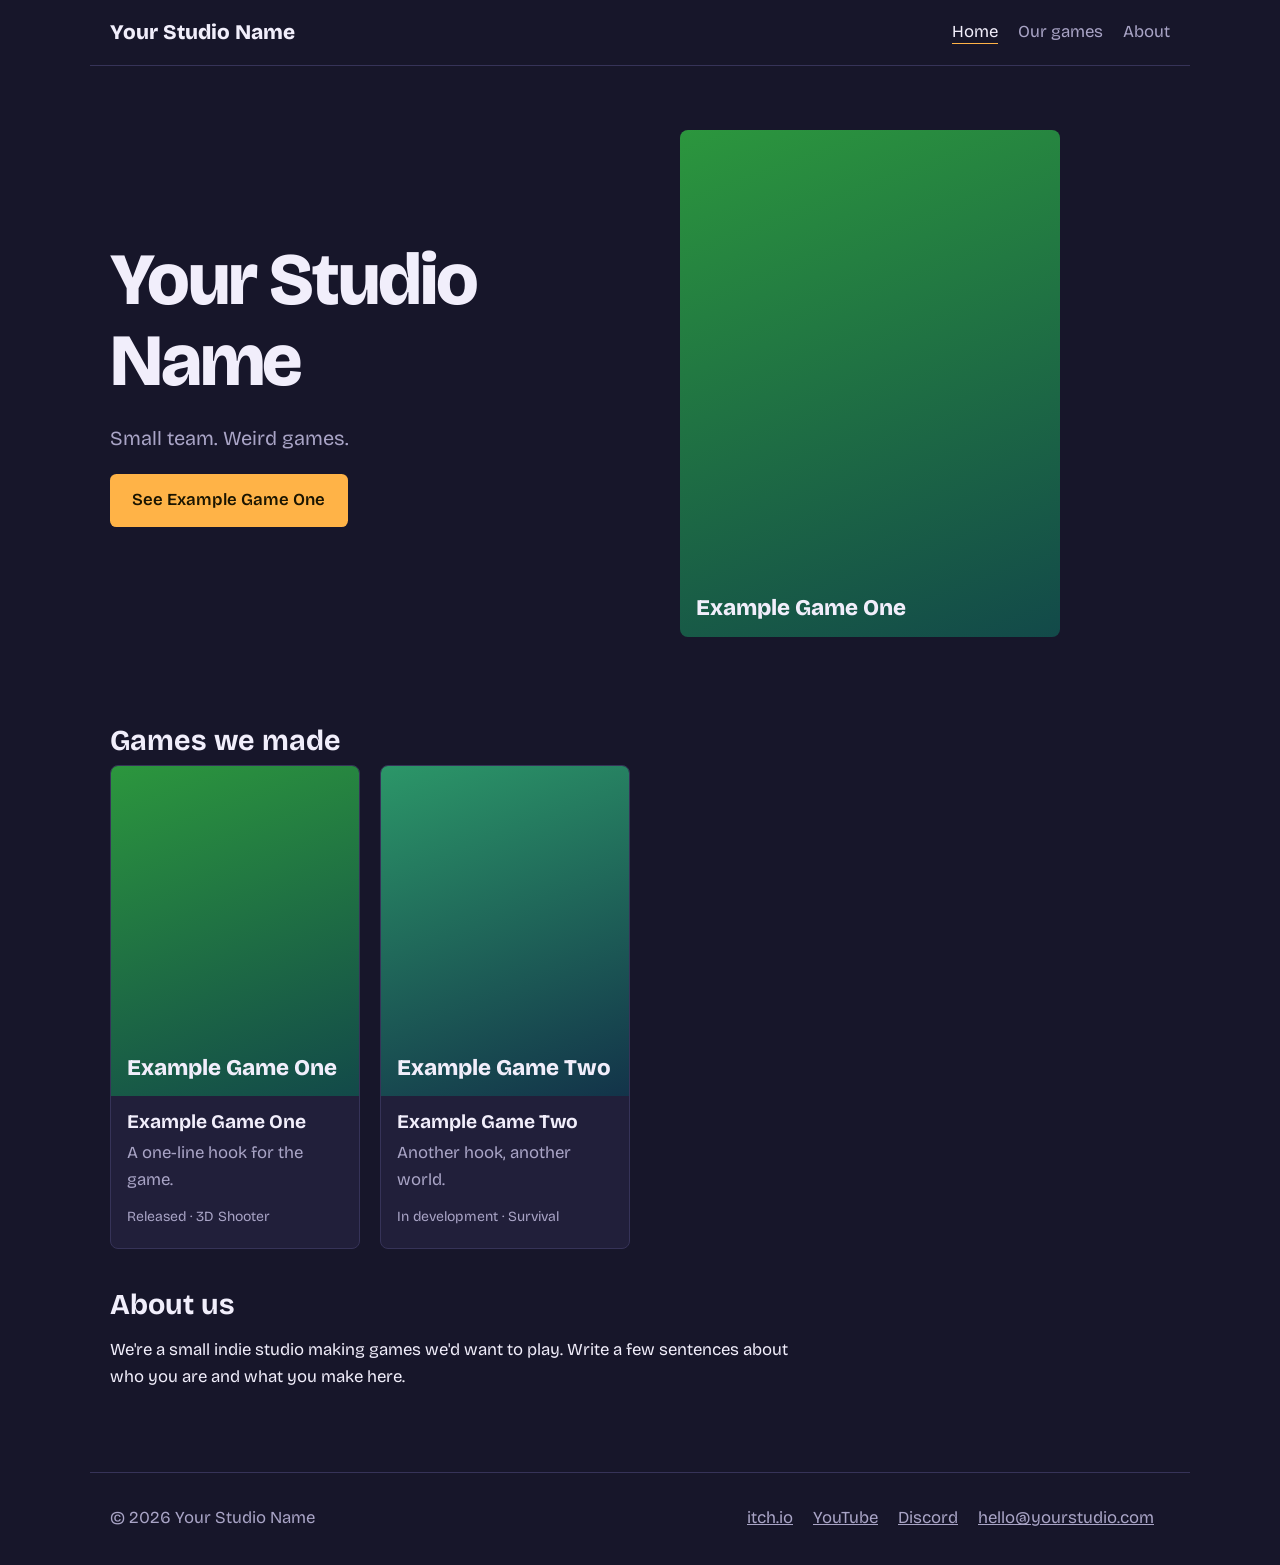
==== index.html @ 3c69266f "Add files via upload" ====
<!DOCTYPE html><html lang="en"><head><meta charset="utf-8">
<meta name="viewport" content="width=device-width,initial-scale=1">
<title>{studio}</title><link rel="stylesheet" href="style.css"></head>
<body data-page="home"><header id="header"></header>
<main>
  <section class="hero"><div><h1 id="studio-name"></h1><p id="studio-tagline"></p>
    <a class="btn" id="featured-link" href="games.html"></a></div><div id="featured"></div></section>
  <h2>Games we made</h2><div class="grid" id="grid"></div>
  <h2 id="about">About us</h2><p id="about-text" style="max-width:65ch"></p>
</main><footer id="footer"></footer>
<script src="games.js"></script><script src="site.js"></script></body></html>
---- style.css ----
@import url('https://fonts.googleapis.com/css2?family=Bricolage+Grotesque:opsz,wght@12..96,400;12..96,600;12..96,800&display=swap');
:root{--bg:#17162a;--panel:#211f3a;--ink:#f1eefb;--mute:#a9a4c6;--accent:#ffb347;--line:#363358;
  font-family:'Bricolage Grotesque',system-ui,sans-serif;color-scheme:dark}
*{box-sizing:border-box}
body{margin:0;background:var(--bg);color:var(--ink);line-height:1.6;font-size:1.05rem}
a{color:inherit}
a:focus-visible,.btn:focus-visible{outline:3px solid var(--accent);outline-offset:3px}
header,footer,main{max-width:1100px;margin:0 auto;padding:1rem 1.25rem}
header{display:flex;justify-content:space-between;align-items:center;flex-wrap:wrap;gap:.5rem;border-bottom:1px solid var(--line)}
.brand{font-weight:800;font-size:1.3rem;text-decoration:none}
nav a{margin-left:1.25rem;text-decoration:none;color:var(--mute)}
nav a:hover,nav a[aria-current]{color:var(--ink);text-decoration:underline;text-decoration-color:var(--accent);text-underline-offset:6px}
h1,h2,h3{line-height:1.1;margin:0 0 .5rem}
h1{font-size:clamp(2.4rem,7vw,4.6rem);font-weight:800;letter-spacing:-.03em}
h2{font-size:1.8rem;margin-top:2.5rem}
.hero{display:grid;grid-template-columns:1.1fr 1fr;gap:2rem;align-items:center;padding:3rem 0}
.hero p{color:var(--mute);font-size:1.25rem;max-width:34ch}
.btn{display:inline-block;background:var(--accent);color:#1b1500;font-weight:600;padding:.8rem 1.4rem;border-radius:.4rem;text-decoration:none}
.btn:hover{filter:brightness(1.1)}
.poster{position:relative;aspect-ratio:3/4;overflow:hidden;border-radius:.5rem;
  background:linear-gradient(160deg,hsl(var(--h) 55% 38%),hsl(calc(var(--h) + 50) 60% 18%));display:flex;align-items:flex-end}
.poster img{position:absolute;inset:0;width:100%;height:100%;object-fit:cover}
.poster-title{position:relative;padding:1rem;font-weight:800;font-size:1.4rem;line-height:1.1}
.poster img ~ .poster-title{display:none}
.poster.big{max-width:380px;width:100%}
.grid{display:grid;grid-template-columns:repeat(auto-fill,minmax(230px,1fr));gap:1.25rem}
.card{background:var(--panel);border-radius:.5rem;text-decoration:none;overflow:hidden;border:1px solid var(--line);transition:border-color .15s}
.card:hover{border-color:var(--accent)}
.card .poster{border-radius:0}
.card-body{padding:.9rem 1rem 1.1rem}
.card-body h3{font-size:1.2rem}.card-body p{margin:.2rem 0 .6rem;color:var(--mute)}
small{color:var(--mute)}
.game-head{display:grid;grid-template-columns:minmax(0,380px) 1fr;gap:2.5rem;padding:2rem 0;align-items:start}
.lead{font-size:1.3rem;color:var(--mute)}
dl{display:grid;grid-template-columns:auto 1fr;gap:.3rem 1.2rem;margin:1.5rem 0}
dt{color:var(--mute)}dd{margin:0}
.game-body{max-width:70ch}
.shots{display:grid;gap:1rem}.shots img{width:100%;border-radius:.5rem}
footer{border-top:1px solid var(--line);margin-top:3rem;color:var(--mute);display:flex;justify-content:space-between;flex-wrap:wrap;gap:.5rem}
footer a{margin-right:1rem}
@media(max-width:760px){.hero,.game-head{grid-template-columns:1fr}.poster.big{max-width:280px}}
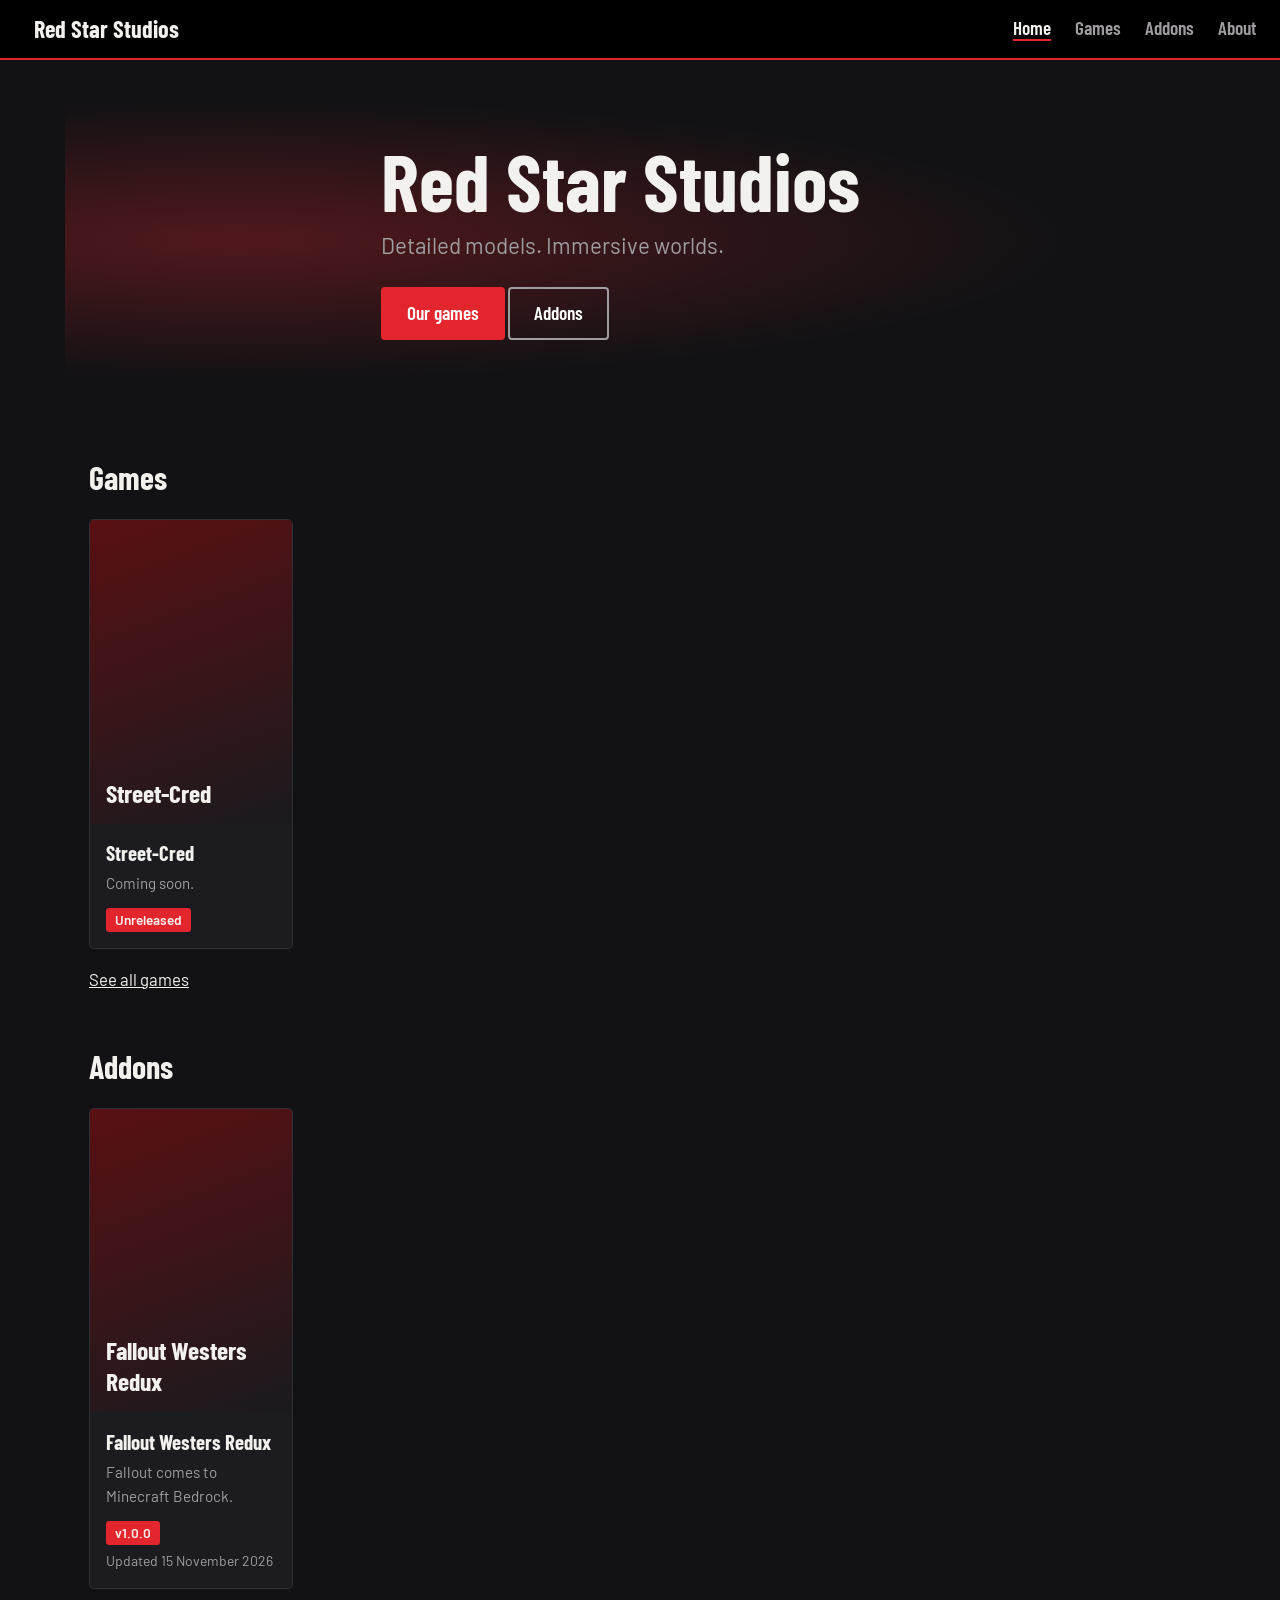
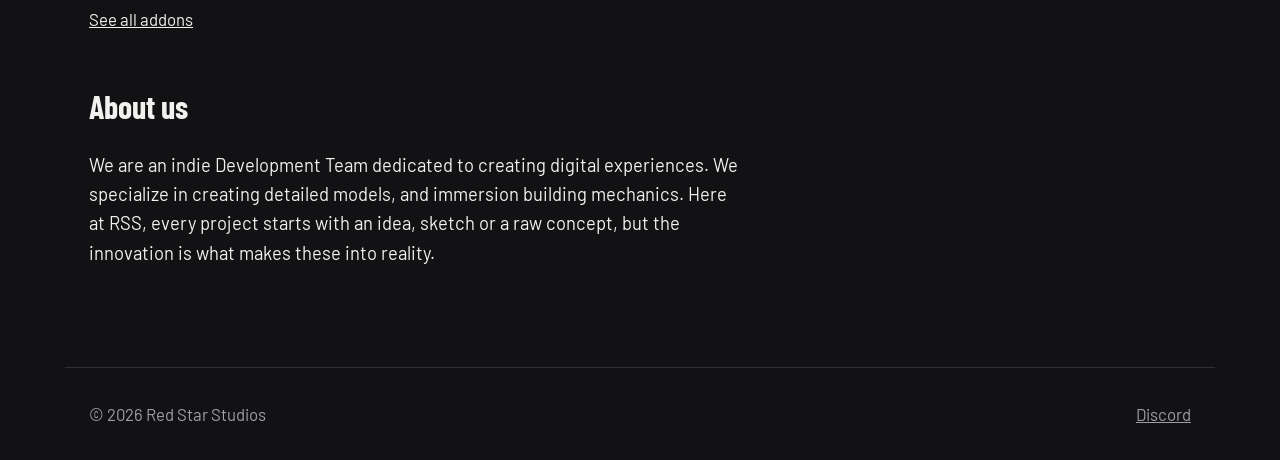
==== commit 8ad62d82: "Add files via upload" ====
--- a/index.html
+++ b/index.html
@@ -1,11 +1,7 @@
-<!DOCTYPE html><html lang="en"><head><meta charset="utf-8">
-<meta name="viewport" content="width=device-width,initial-scale=1">
-<title>{studio}</title><link rel="stylesheet" href="style.css"></head>
-<body data-page="home"><header id="header"></header>
-<main>
-  <section class="hero"><div><h1 id="studio-name"></h1><p id="studio-tagline"></p>
-    <a class="btn" id="featured-link" href="games.html"></a></div><div id="featured"></div></section>
-  <h2>Games we made</h2><div class="grid" id="grid"></div>
-  <h2 id="about">About us</h2><p id="about-text" style="max-width:65ch"></p>
-</main><footer id="footer"></footer>
-<script src="games.js"></script><script src="site.js"></script></body></html>
+<!DOCTYPE html><html lang="en"><head><meta charset="utf-8"><meta name="viewport" content="width=device-width,initial-scale=1">
+<title>{studio}</title><link rel="icon" href="images/logo.png"><link rel="stylesheet" href="style.css"></head>
+<body data-page="home"><header id="header"></header><main><section class="hero" id="hero"></section>
+<h2>Games</h2><div class="grid" id="games"></div><p><a href="games.html">See all games</a></p>
+<h2>Addons</h2><div class="grid" id="addons"></div><p><a href="addons.html">See all addons</a></p>
+<h2 id="about">About us</h2><p id="about-text" class="about"></p></main><footer id="footer"></footer>
+<script src="common.js"></script><script src="site.js"></script></body></html>
--- a/style.css
+++ b/style.css
@@ -1,41 +1,40 @@
-@import url('https://fonts.googleapis.com/css2?family=Bricolage+Grotesque:opsz,wght@12..96,400;12..96,600;12..96,800&display=swap');
-:root{--bg:#17162a;--panel:#211f3a;--ink:#f1eefb;--mute:#a9a4c6;--accent:#ffb347;--line:#363358;
-  font-family:'Bricolage Grotesque',system-ui,sans-serif;color-scheme:dark}
+@import url('https://fonts.googleapis.com/css2?family=Barlow+Condensed:wght@500;600;700&family=Barlow:wght@400;500;600&display=swap');
+:root{--bg:#121214;--panel:#1c1c20;--ink:#f3f1ee;--mute:#a09da0;--red:#e3262e;--line:#2f2f35;color-scheme:dark}
 *{box-sizing:border-box}
-body{margin:0;background:var(--bg);color:var(--ink);line-height:1.6;font-size:1.05rem}
-a{color:inherit}
-a:focus-visible,.btn:focus-visible{outline:3px solid var(--accent);outline-offset:3px}
-header,footer,main{max-width:1100px;margin:0 auto;padding:1rem 1.25rem}
-header{display:flex;justify-content:space-between;align-items:center;flex-wrap:wrap;gap:.5rem;border-bottom:1px solid var(--line)}
-.brand{font-weight:800;font-size:1.3rem;text-decoration:none}
-nav a{margin-left:1.25rem;text-decoration:none;color:var(--mute)}
-nav a:hover,nav a[aria-current]{color:var(--ink);text-decoration:underline;text-decoration-color:var(--accent);text-underline-offset:6px}
-h1,h2,h3{line-height:1.1;margin:0 0 .5rem}
-h1{font-size:clamp(2.4rem,7vw,4.6rem);font-weight:800;letter-spacing:-.03em}
-h2{font-size:1.8rem;margin-top:2.5rem}
-.hero{display:grid;grid-template-columns:1.1fr 1fr;gap:2rem;align-items:center;padding:3rem 0}
-.hero p{color:var(--mute);font-size:1.25rem;max-width:34ch}
-.btn{display:inline-block;background:var(--accent);color:#1b1500;font-weight:600;padding:.8rem 1.4rem;border-radius:.4rem;text-decoration:none}
-.btn:hover{filter:brightness(1.1)}
-.poster{position:relative;aspect-ratio:3/4;overflow:hidden;border-radius:.5rem;
-  background:linear-gradient(160deg,hsl(var(--h) 55% 38%),hsl(calc(var(--h) + 50) 60% 18%));display:flex;align-items:flex-end}
-.poster img{position:absolute;inset:0;width:100%;height:100%;object-fit:cover}
-.poster-title{position:relative;padding:1rem;font-weight:800;font-size:1.4rem;line-height:1.1}
-.poster img ~ .poster-title{display:none}
-.poster.big{max-width:380px;width:100%}
-.grid{display:grid;grid-template-columns:repeat(auto-fill,minmax(230px,1fr));gap:1.25rem}
-.card{background:var(--panel);border-radius:.5rem;text-decoration:none;overflow:hidden;border:1px solid var(--line);transition:border-color .15s}
-.card:hover{border-color:var(--accent)}
-.card .poster{border-radius:0}
-.card-body{padding:.9rem 1rem 1.1rem}
-.card-body h3{font-size:1.2rem}.card-body p{margin:.2rem 0 .6rem;color:var(--mute)}
-small{color:var(--mute)}
-.game-head{display:grid;grid-template-columns:minmax(0,380px) 1fr;gap:2.5rem;padding:2rem 0;align-items:start}
-.lead{font-size:1.3rem;color:var(--mute)}
-dl{display:grid;grid-template-columns:auto 1fr;gap:.3rem 1.2rem;margin:1.5rem 0}
-dt{color:var(--mute)}dd{margin:0}
-.game-body{max-width:70ch}
-.shots{display:grid;gap:1rem}.shots img{width:100%;border-radius:.5rem}
-footer{border-top:1px solid var(--line);margin-top:3rem;color:var(--mute);display:flex;justify-content:space-between;flex-wrap:wrap;gap:.5rem}
-footer a{margin-right:1rem}
-@media(max-width:760px){.hero,.game-head{grid-template-columns:1fr}.poster.big{max-width:280px}}
+body{margin:0;background:var(--bg);color:var(--ink);font:1.05rem/1.6 Barlow,system-ui,sans-serif}
+h1,h2,h3,.brand,.btn,nav{font-family:'Barlow Condensed',sans-serif}
+a{color:inherit}a:focus-visible,button:focus-visible,select:focus-visible,input:focus-visible{outline:3px solid var(--red);outline-offset:2px}
+header{position:sticky;top:0;z-index:5;background:#000;display:flex;justify-content:space-between;align-items:center;flex-wrap:wrap;gap:.5rem;padding:.6rem 1.5rem;border-bottom:2px solid var(--red)}
+.brand{display:flex;align-items:center;gap:.6rem;font-size:1.5rem;font-weight:700;text-decoration:none}.brand img{height:2.2rem}
+nav a{margin-left:1.5rem;font-size:1.2rem;font-weight:600;text-decoration:none;color:var(--mute)}
+nav a:hover,nav a[aria-current]{color:var(--ink)}nav a[aria-current]{border-bottom:2px solid var(--red)}
+main,footer{max-width:1150px;margin:0 auto;padding:1rem 1.5rem}
+h1{font-size:clamp(2.6rem,7vw,5rem);line-height:1;margin:0 0 .5rem;font-weight:700}
+h2{font-size:2rem;margin:3rem 0 1rem;font-weight:700}h3{margin:0;font-size:1.3rem}
+.pt{font-size:3rem;margin-top:1.5rem}
+.hero{display:flex;align-items:center;gap:2.5rem;padding:4rem 1rem;margin:0 -1.5rem;background:radial-gradient(ellipse at 15% 50%,rgba(227,38,46,.3),transparent 60%)}
+.hero .logo{width:min(260px,32vw)}.hero p{font-size:1.4rem;color:var(--mute);margin:0 0 1.5rem}
+.btn{display:inline-block;background:var(--red);color:#fff;font-size:1.2rem;font-weight:600;padding:.55rem 1.5rem;border:2px solid var(--red);border-radius:.25rem;text-decoration:none;cursor:pointer}
+.btn:hover{filter:brightness(1.15)}.btn.alt{background:transparent;border-color:var(--mute)}.btn.alt:hover{border-color:var(--ink)}
+.btn.off{background:var(--panel);border-color:var(--line);color:var(--mute);cursor:default}
+.grid{display:grid;grid-template-columns:repeat(auto-fill,minmax(200px,1fr));gap:1.25rem}
+.card{text-decoration:none;background:var(--panel);border:1px solid var(--line);border-radius:.3rem;overflow:hidden;transition:border-color .15s}.card:hover{border-color:var(--red)}
+.cb{padding:.8rem 1rem 1rem}.cb p{margin:.1rem 0 .6rem;color:var(--mute);font-size:.95rem}.cb small{display:block;color:var(--mute);margin-top:.3rem}
+.tag{display:inline-block;background:var(--red);font-weight:600;font-size:.85rem;padding:.05rem .55rem;border-radius:.2rem}
+.poster{position:relative;aspect-ratio:2/3;overflow:hidden;background:linear-gradient(160deg,#5a1013,#1a1a1e);display:flex;align-items:flex-end}
+.poster img{position:absolute;inset:0;width:100%;height:100%;object-fit:cover}.poster span{position:relative;padding:1rem;font:700 1.6rem 'Barlow Condensed'}.poster img~span{display:none}
+.filters{display:flex;gap:.75rem;flex-wrap:wrap;margin:1rem 0 1.5rem}
+select,input,textarea{background:var(--panel);color:var(--ink);border:1px solid var(--line);border-radius:.25rem;padding:.5rem .7rem;font:inherit}
+.about{max-width:65ch;font-size:1.15rem}
+.ihead{display:grid;grid-template-columns:minmax(0,300px) 1fr;gap:2.5rem;padding:2rem 0;align-items:start}
+.lead{font-size:1.3rem;color:var(--mute);margin:0 0 1rem}
+dl{display:grid;grid-template-columns:auto 1fr;gap:.3rem 1.5rem;margin:0 0 1.5rem}dt{color:var(--mute)}dd{margin:0}
+.btns{display:flex;gap:.75rem;flex-wrap:wrap}.ibody{max-width:70ch}.shots{display:grid;gap:1rem}.shots img{width:100%;border-radius:.3rem}
+footer{border-top:1px solid var(--line);margin-top:4rem;color:var(--mute);display:flex;justify-content:space-between;flex-wrap:wrap;gap:.5rem}footer a{margin-left:1rem}
+.admin{max-width:800px}.fld{margin:0 0 1rem;display:flex;flex-direction:column;gap:.3rem}.fld>span{color:var(--mute);font-size:.95rem}
+.multi{display:flex;flex-wrap:wrap;gap:.4rem 1rem}.multi label{display:flex;gap:.3rem}
+.tabs{display:flex;gap:.5rem;margin:1rem 0}.tabs .on{background:var(--red)}
+.admin button:not(.btn){background:var(--panel);color:var(--ink);border:1px solid var(--line);border-radius:.25rem;padding:.4rem .9rem;cursor:pointer;font:inherit}
+.row{display:flex;gap:1rem;align-items:center;padding:.7rem 0;border-bottom:1px solid var(--line)}.row b{flex:1}.row span{color:var(--mute)}
+@media(max-width:760px){.hero{flex-direction:column;align-items:flex-start}.ihead{grid-template-columns:1fr}.ihead .poster{max-width:260px}nav a{margin:0 1rem 0 0}}
+@media(prefers-reduced-motion:reduce){*{transition:none!important}}
